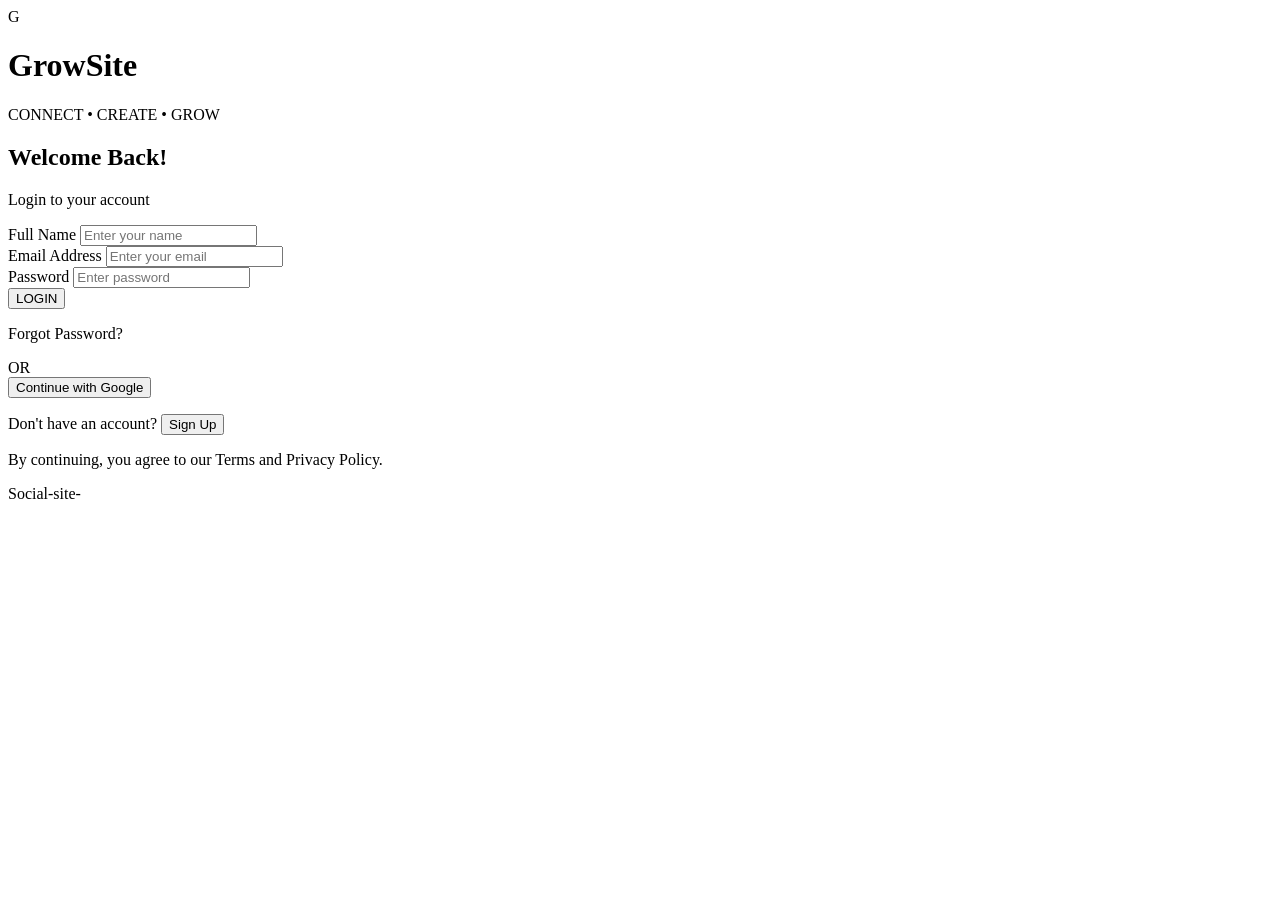
==== index.html @ 795772a7 "Create HTML structure for GrowSite login page Added a complete HTML structure for the GrowSite login" ====
<!DOCTYPE html>
<html lang="en">
<head>
  <meta charset="UTF-8">
  <meta name="viewport" content="width=device-width, initial-scale=1.0">
  <meta name="theme-color" content="#111111">
  <title>GrowSite - Login</title>
  <link rel="stylesheet" href="style.css">
</head>
<body>

<div class="container">

  <div class="brand">
    <div class="logo">G</div>
    <h1>Grow<span>Site</span></h1>
    <p>CONNECT • CREATE • GROW</p>
  </div>

  <div class="login-box">

    <h2 id="formTitle">Welcome Back!</h2>
    <p class="subtitle" id="formSubtitle">Login to your account</p>

    <form id="authForm">

      <div id="nameField" class="input-group hidden">
        <label>Full Name</label>
        <input type="text" id="name" placeholder="Enter your name">
      </div>

      <div class="input-group">
        <label>Email Address</label>
        <input type="email" id="email" placeholder="Enter your email" required>
      </div>

      <div class="input-group">
        <label>Password</label>
        <input type="password" id="password"
          placeholder="Enter password" minlength="8" required>
      </div>

      <button type="submit" class="main-btn" id="submitBtn">
        LOGIN
      </button>

    </form>

    <p class="forgot" id="forgotBtn">Forgot Password?</p>

    <div class="separator">
      <span>OR</span>
    </div>

    <button class="google-btn" type="button" id="googleBtn">
      Continue with Google
    </button>

    <p class="switch-text">
      <span id="switchMessage">Don't have an account?</span>
      <button id="switchBtn" type="button">Sign Up</button>
    </p>

  </div>

  <p class="footer">
    By continuing, you agree to our
    <span>Terms</span> and <span>Privacy Policy</span>.
  </p>

  <p id="message" role="status"></p>

</div>

<script src="script.js"></script>
</body>
          </html>
Social-site-
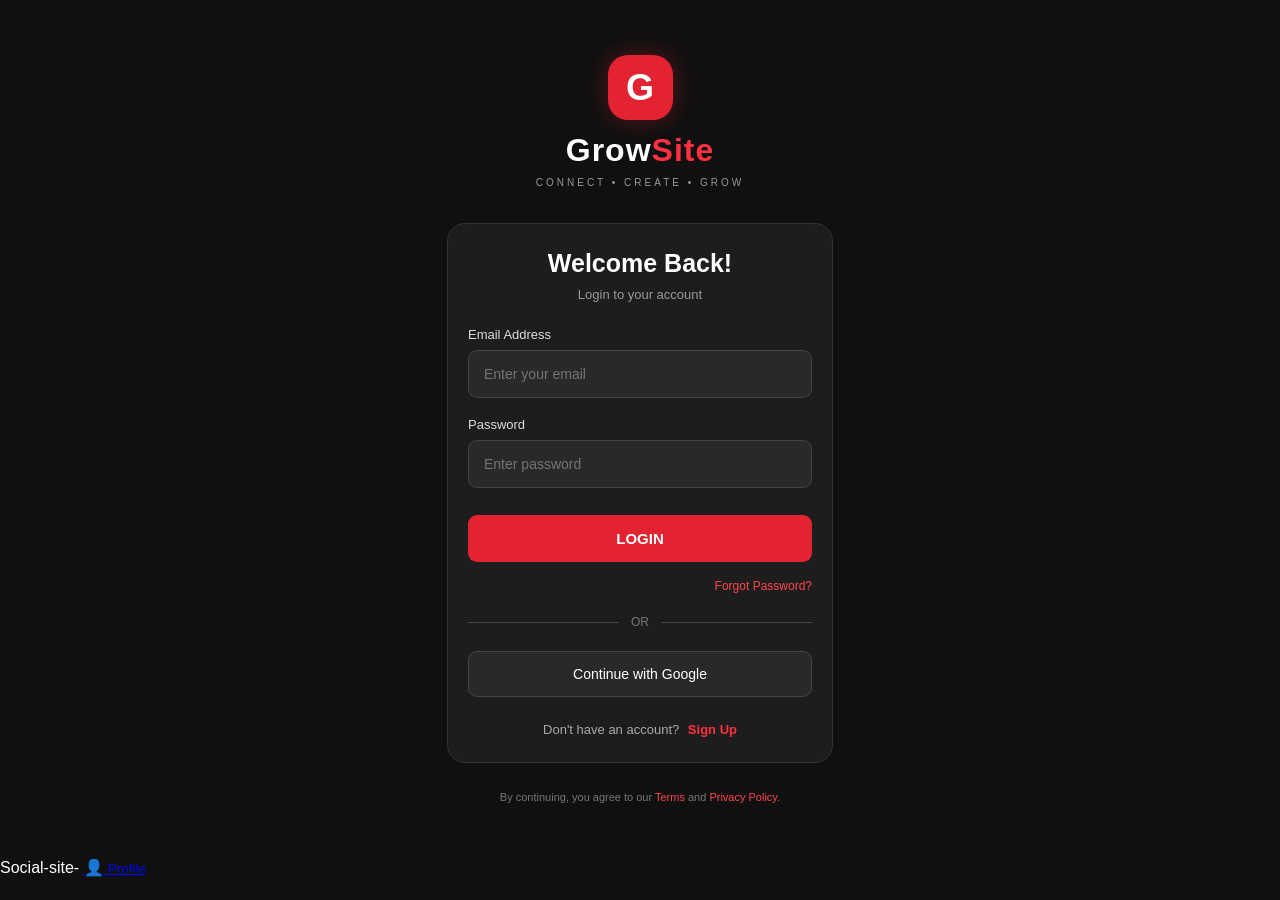
==== commit d3ba32c2: "Add profile link to index.html" ====
--- a/index.html
+++ b/index.html
@@ -77,3 +77,7 @@
 </body>
           </html>
 Social-site-
+<a href="profile.html">
+  <span>👤</span>
+  <small>Profile</small>
+  </a>
--- a/style.css
+++ b/style.css
@@ -0,0 +1,189 @@
+
+* {
+  margin: 0;
+  padding: 0;
+  box-sizing: border-box;
+}
+
+body {
+  font-family: Arial, sans-serif;
+  background: #101010;
+  color: white;
+  min-height: 100vh;
+}
+
+.container {
+  width: 100%;
+  max-width: 430px;
+  margin: auto;
+  padding: 35px 22px;
+}
+
+.brand {
+  text-align: center;
+  margin: 20px 0 35px;
+}
+
+.logo {
+  width: 65px;
+  height: 65px;
+  background: #e32232;
+  border-radius: 20px;
+  margin: auto auto 12px;
+  display: grid;
+  place-items: center;
+  font-size: 36px;
+  font-weight: bold;
+  box-shadow: 0 0 25px #e3223255;
+}
+
+.brand h1 {
+  font-size: 32px;
+  letter-spacing: 1px;
+}
+
+.brand h1 span {
+  color: #ff303f;
+}
+
+.brand p {
+  color: #999;
+  font-size: 10px;
+  letter-spacing: 3px;
+  margin-top: 8px;
+}
+
+.login-box {
+  background: #1d1d1d;
+  border: 1px solid #333;
+  border-radius: 18px;
+  padding: 25px 20px;
+}
+
+.login-box h2 {
+  font-size: 25px;
+  text-align: center;
+}
+
+.subtitle {
+  color: #999;
+  text-align: center;
+  margin: 9px 0 25px;
+  font-size: 13px;
+}
+
+.input-group {
+  margin-bottom: 19px;
+}
+
+.input-group label {
+  display: block;
+  font-size: 13px;
+  margin-bottom: 8px;
+  color: #ddd;
+}
+
+.input-group input {
+  width: 100%;
+  padding: 15px;
+  border-radius: 9px;
+  background: #292929;
+  border: 1px solid #444;
+  color: white;
+  outline: none;
+  font-size: 14px;
+}
+
+.input-group input:focus {
+  border-color: #ff303f;
+}
+
+.main-btn {
+  width: 100%;
+  background: #e32232;
+  border: none;
+  padding: 15px;
+  color: white;
+  border-radius: 9px;
+  font-weight: bold;
+  font-size: 15px;
+  margin-top: 8px;
+}
+
+.main-btn:active {
+  background: #b51220;
+}
+
+.forgot {
+  color: #ff454f;
+  text-align: right;
+  font-size: 12px;
+  margin-top: 17px;
+  cursor: pointer;
+}
+
+.separator {
+  display: flex;
+  align-items: center;
+  gap: 12px;
+  color: #777;
+  font-size: 12px;
+  margin: 22px 0;
+}
+
+.separator::before,
+.separator::after {
+  content: "";
+  height: 1px;
+  background: #444;
+  flex: 1;
+}
+
+.google-btn {
+  width: 100%;
+  padding: 14px;
+  background: #292929;
+  border: 1px solid #444;
+  border-radius: 9px;
+  color: white;
+  font-size: 14px;
+}
+
+.switch-text {
+  text-align: center;
+  margin-top: 25px;
+  font-size: 13px;
+  color: #aaa;
+}
+
+.switch-text button {
+  background: none;
+  border: none;
+  color: #ff303f;
+  font-weight: bold;
+  margin-left: 5px;
+  font-size: 13px;
+}
+
+.footer {
+  text-align: center;
+  font-size: 11px;
+  color: #777;
+  margin-top: 25px;
+  line-height: 1.8;
+}
+
+.footer span {
+  color: #ff454f;
+}
+
+#message {
+  text-align: center;
+  margin-top: 15px;
+  color: #ff6565;
+  font-size: 13px;
+}
+
+.hidden {
+  display: none;
+}
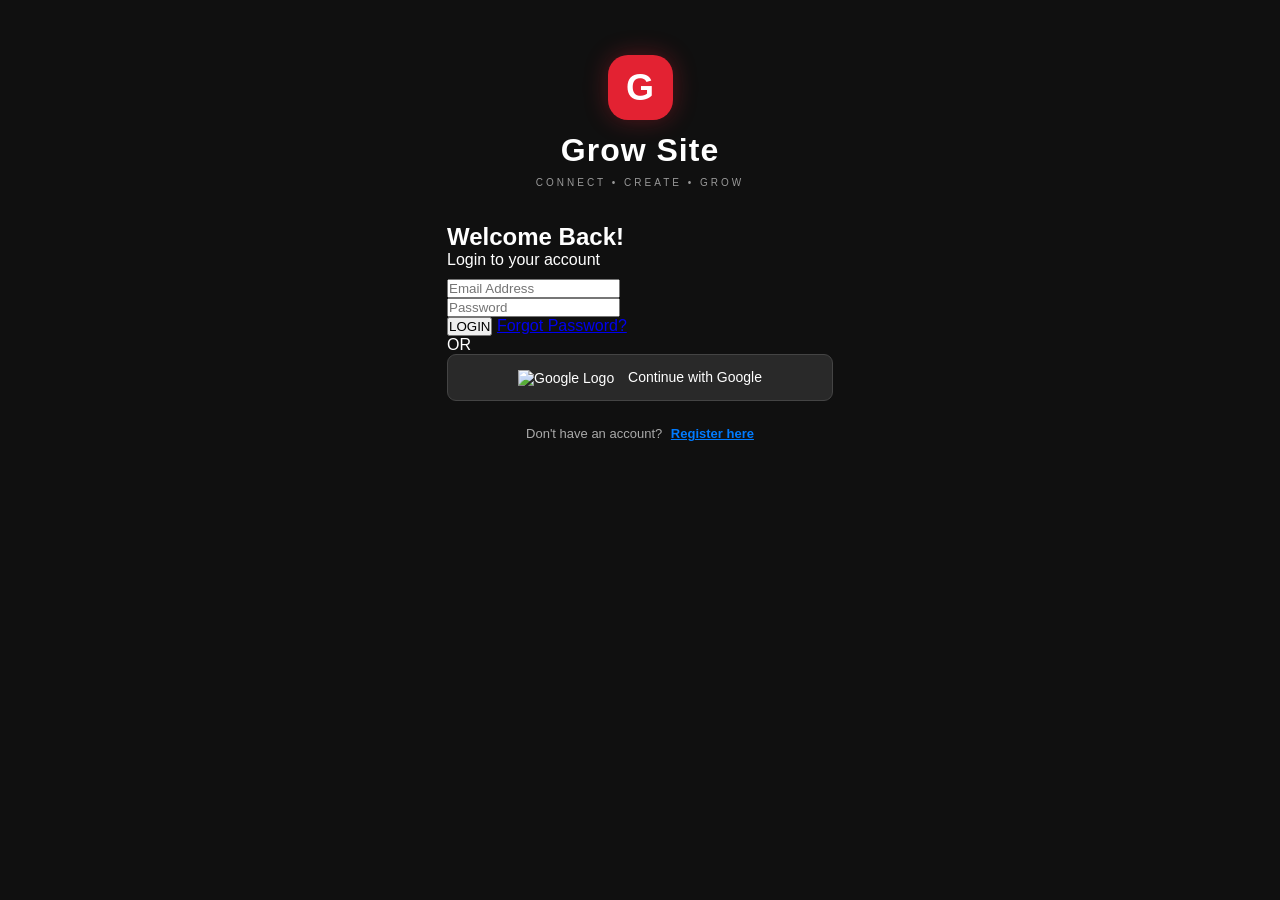
==== commit d9955686: "Clean up index.html and improve layout Refactored HTML structure and removed redundant elements." ====
--- a/index.html
+++ b/index.html
@@ -1,83 +1,68 @@
-
 <!DOCTYPE html>
 <html lang="en">
 <head>
-  <meta charset="UTF-8">
-  <meta name="viewport" content="width=device-width, initial-scale=1.0">
-  <meta name="theme-color" content="#111111">
-  <title>GrowSite - Login</title>
-  <link rel="stylesheet" href="style.css">
+    <meta charset="UTF-8">
+    <meta name="viewport" content="width=device-width, initial-scale=1.0">
+    <title>GrowSite - Login</title>
+    <link rel="stylesheet" href="style.css">
 </head>
 <body>
+    <div class="container">
+        <!-- Brand Logo and Title -->
+        <div class="brand">
+            <span class="logo">G</span>
+            <h1>Grow Site</h1>
+            <p class="tagline">CONNECT • CREATE • GROW</p>
+        </div>
 
-<div class="container">
+        <!-- Main Form Container -->
+        <div class="form-box">
+            <h2 id="formTitle">Welcome Back!</h2>
+            <p id="subtitle">Login to your account</p>
 
-  <div class="brand">
-    <div class="logo">G</div>
-    <h1>Grow<span>Site</span></h1>
-    <p>CONNECT • CREATE • GROW</p>
-  </div>
+            <!-- Status Message Display (For success/error alerts) -->
+            <p id="message" style="font-weight: bold; text-align: center; margin: 10px 0;"></p>
 
-  <div class="login-box">
+            <form id="form">
+                <!-- Name Field (Only visible during Sign Up) -->
+                <div class="input-field" id="nameField" style="max-height: 0px; overflow: hidden; transition: max-height 0.4s ease;">
+                    <input type="text" placeholder="Full Name">
+                </div>
 
-    <h2 id="formTitle">Welcome Back!</h2>
-    <p class="subtitle" id="formSubtitle">Login to your account</p>
+                <div class="input-field">
+                    <input type="email" placeholder="Email Address" required>
+                </div>
 
-    <form id="authForm">
+                <div class="input-field">
+                    <input type="password" id="password" placeholder="Password" required>
+                </div>
 
-      <div id="nameField" class="input-group hidden">
-        <label>Full Name</label>
-        <input type="text" id="name" placeholder="Enter your name">
-      </div>
+                <button type="submit" id="submitBtn">LOGIN</button>
+                
+                <a href="#" class="forgot-pass">Forgot Password?</a>
+            </form>
 
-      <div class="input-group">
-        <label>Email Address</label>
-        <input type="email" id="email" placeholder="Enter your email" required>
-      </div>
+            <div class="divider">
+                <span>OR</span>
+            </div>
 
-      <div class="input-group">
-        <label>Password</label>
-        <input type="password" id="password"
-          placeholder="Enter password" minlength="8" required>
-      </div>
+            <!-- Social Login Button -->
+            <button class="google-btn">
+                <img src="https://wikimedia.org" alt="Google Logo" width="18" style="margin-right: 10px; vertical-align: middle;">
+                Continue with Google
+            </button>
 
-      <button type="submit" class="main-btn" id="submitBtn">
-        LOGIN
-      </button>
-
-    </form>
-
-    <p class="forgot" id="forgotBtn">Forgot Password?</p>
-
-    <div class="separator">
-      <span>OR</span>
+            <!-- Toggle Switch Between Login and Register -->
+            <p class="switch-text">
+                <span id="switchMessage">Don't have an account?</span> 
+                <button id="switchBtn" style="background: none; border: none; color: #007bff; cursor: pointer; font-weight: bold; text-decoration: underline;">Register here</button>
+            </p>
+        </div>
     </div>
 
-    <button class="google-btn" type="button" id="googleBtn">
-      Continue with Google
-    </button>
+    <!-- Connecting the JavaScript file -->
+    <script type="module" src="script.js"></script>
+</body>
+              </html>
 
-    <p class="switch-text">
-      <span id="switchMessage">Don't have an account?</span>
-      <button id="switchBtn" type="button">Sign Up</button>
-    </p>
 
-  </div>
-
-  <p class="footer">
-    By continuing, you agree to our
-    <span>Terms</span> and <span>Privacy Policy</span>.
-  </p>
-
-  <p id="message" role="status"></p>
-
-</div>
-
-<script src="script.js"></script>
-</body>
-          </html>
-Social-site-
-<a href="profile.html">
-  <span>👤</span>
-  <small>Profile</small>
-  </a>
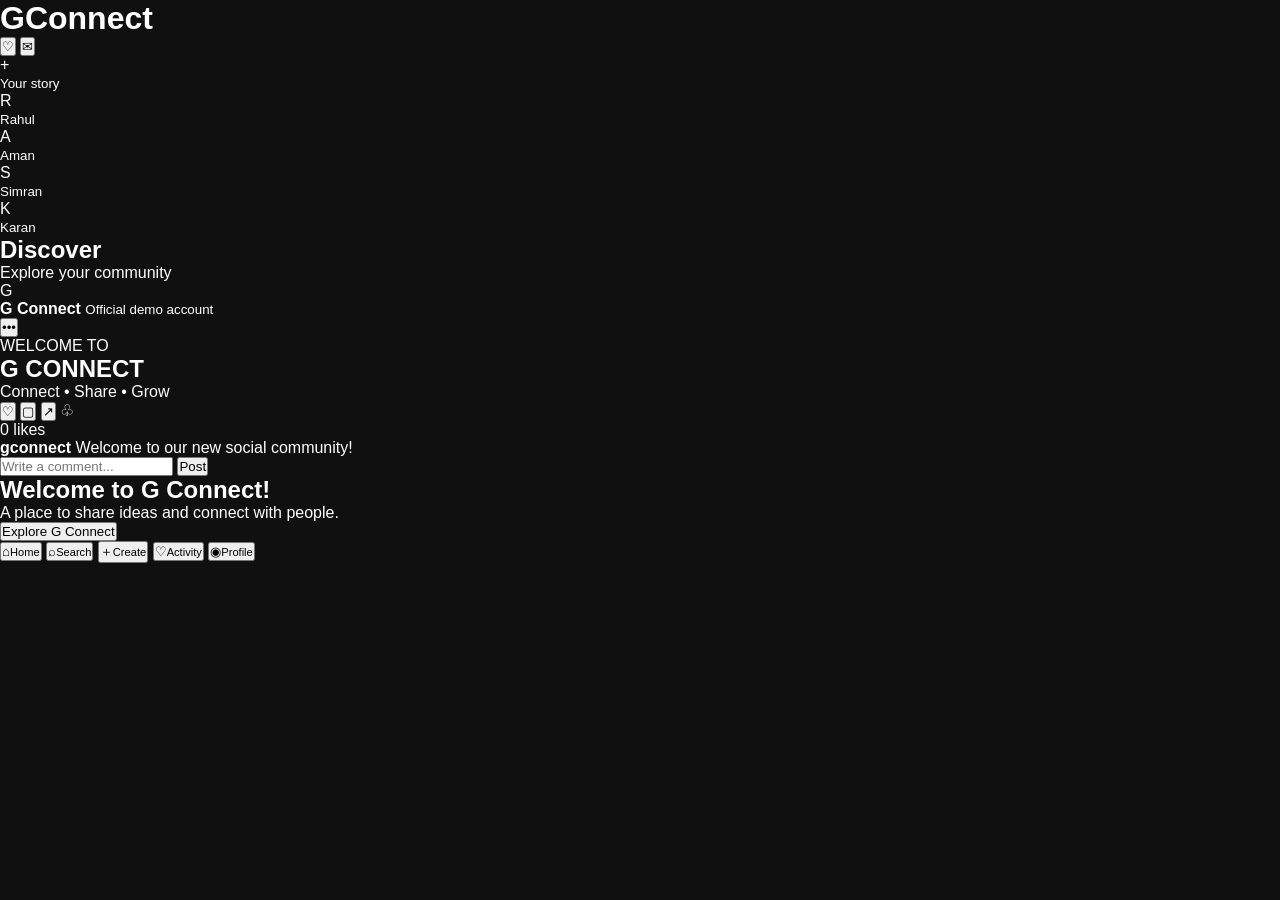
==== commit f270d4c5: "Update index.html" ====
--- a/index.html
+++ b/index.html
@@ -1,68 +1,109 @@
+
+
 <!DOCTYPE html>
 <html lang="en">
 <head>
-    <meta charset="UTF-8">
-    <meta name="viewport" content="width=device-width, initial-scale=1.0">
-    <title>GrowSite - Login</title>
-    <link rel="stylesheet" href="style.css">
+  <meta charset="UTF-8">
+  <meta name="viewport" content="width=device-width, initial-scale=1.0">
+  <meta name="theme-color" content="#7028d8">
+  <title>G Connect</title>
+  <link rel="stylesheet" href="style.css">
 </head>
 <body>
-    <div class="container">
-        <!-- Brand Logo and Title -->
-        <div class="brand">
-            <span class="logo">G</span>
-            <h1>Grow Site</h1>
-            <p class="tagline">CONNECT • CREATE • GROW</p>
-        </div>
 
-        <!-- Main Form Container -->
-        <div class="form-box">
-            <h2 id="formTitle">Welcome Back!</h2>
-            <p id="subtitle">Login to your account</p>
+<header class="topbar">
+  <h1>G<span>Connect</span></h1>
+  <div class="top-actions">
+    <button aria-label="Notifications">♡</button>
+    <button aria-label="Messages">✉</button>
+  </div>
+</header>
 
-            <!-- Status Message Display (For success/error alerts) -->
-            <p id="message" style="font-weight: bold; text-align: center; margin: 10px 0;"></p>
+<main>
+  <section class="stories">
+    <div class="story">
+      <div class="story-ring add">+</div>
+      <small>Your story</small>
+    </div>
+    <div class="story">
+      <div class="story-ring"><span>R</span></div>
+      <small>Rahul</small>
+    </div>
+    <div class="story">
+      <div class="story-ring"><span>A</span></div>
+      <small>Aman</small>
+    </div>
+    <div class="story">
+      <div class="story-ring"><span>S</span></div>
+      <small>Simran</small>
+    </div>
+    <div class="story">
+      <div class="story-ring"><span>K</span></div>
+      <small>Karan</small>
+    </div>
+  </section>
 
-            <form id="form">
-                <!-- Name Field (Only visible during Sign Up) -->
-                <div class="input-field" id="nameField" style="max-height: 0px; overflow: hidden; transition: max-height 0.4s ease;">
-                    <input type="text" placeholder="Full Name">
-                </div>
+  <section class="feed-heading">
+    <h2>Discover</h2>
+    <span>Explore your community</span>
+  </section>
 
-                <div class="input-field">
-                    <input type="email" placeholder="Email Address" required>
-                </div>
-
-                <div class="input-field">
-                    <input type="password" id="password" placeholder="Password" required>
-                </div>
-
-                <button type="submit" id="submitBtn">LOGIN</button>
-                
-                <a href="#" class="forgot-pass">Forgot Password?</a>
-            </form>
-
-            <div class="divider">
-                <span>OR</span>
-            </div>
-
-            <!-- Social Login Button -->
-            <button class="google-btn">
-                <img src="https://wikimedia.org" alt="Google Logo" width="18" style="margin-right: 10px; vertical-align: middle;">
-                Continue with Google
-            </button>
-
-            <!-- Toggle Switch Between Login and Register -->
-            <p class="switch-text">
-                <span id="switchMessage">Don't have an account?</span> 
-                <button id="switchBtn" style="background: none; border: none; color: #007bff; cursor: pointer; font-weight: bold; text-decoration: underline;">Register here</button>
-            </p>
-        </div>
+  <article class="post">
+    <div class="post-user">
+      <div class="avatar">G</div>
+      <div>
+        <strong>G Connect</strong>
+        <small>Official demo account</small>
+      </div>
+      <button class="more">•••</button>
     </div>
 
-    <!-- Connecting the JavaScript file -->
-    <script type="module" src="script.js"></script>
+    <div class="post-image">
+      <div class="post-art">
+        <span>WELCOME TO</span>
+        <h2>G CONNECT</h2>
+        <p>Connect • Share • Grow</p>
+      </div>
+    </div>
+
+    <div class="post-actions">
+      <button class="like-btn">♡</button>
+      <button class="comment-btn">▢</button>
+      <button>↗</button>
+      <span class="save">♧</span>
+    </div>
+
+    <p class="likes"><span class="like-count">0</span> likes</p>
+    <p class="caption">
+      <strong>gconnect</strong>
+      Welcome to our new social community!
+    </p>
+    <p class="comments" aria-live="polite"></p>
+    <form class="comment-form">
+      <input type="text" placeholder="Write a comment..." maxlength="200">
+      <button type="submit">Post</button>
+    </form>
+  </article>
+
+  <section class="join-card">
+    <h2>Welcome to G Connect!</h2>
+    <p>A place to share ideas and connect with people.</p>
+    <button onclick="showMessage()">Explore G Connect</button>
+  </section>
+</main>
+
+<nav class="bottom-nav">
+  <button class="active" onclick="showTab('Home')">⌂<small>Home</small></button>
+  <button onclick="showTab('Search')">⌕<small>Search</small></button>
+  <button onclick="showTab('Create')">＋<small>Create</small></button>
+  <button onclick="showTab('Activity')">♡<small>Activity</small></button>
+  <button onclick="showTab('Profile')">◉<small>Profile</small></button>
+</nav>
+
+<div id="message" class="toast" aria-live="polite"></div>
+
+<script src="script.js"></script>
 </body>
-              </html>
+</html>
 
-
+          
